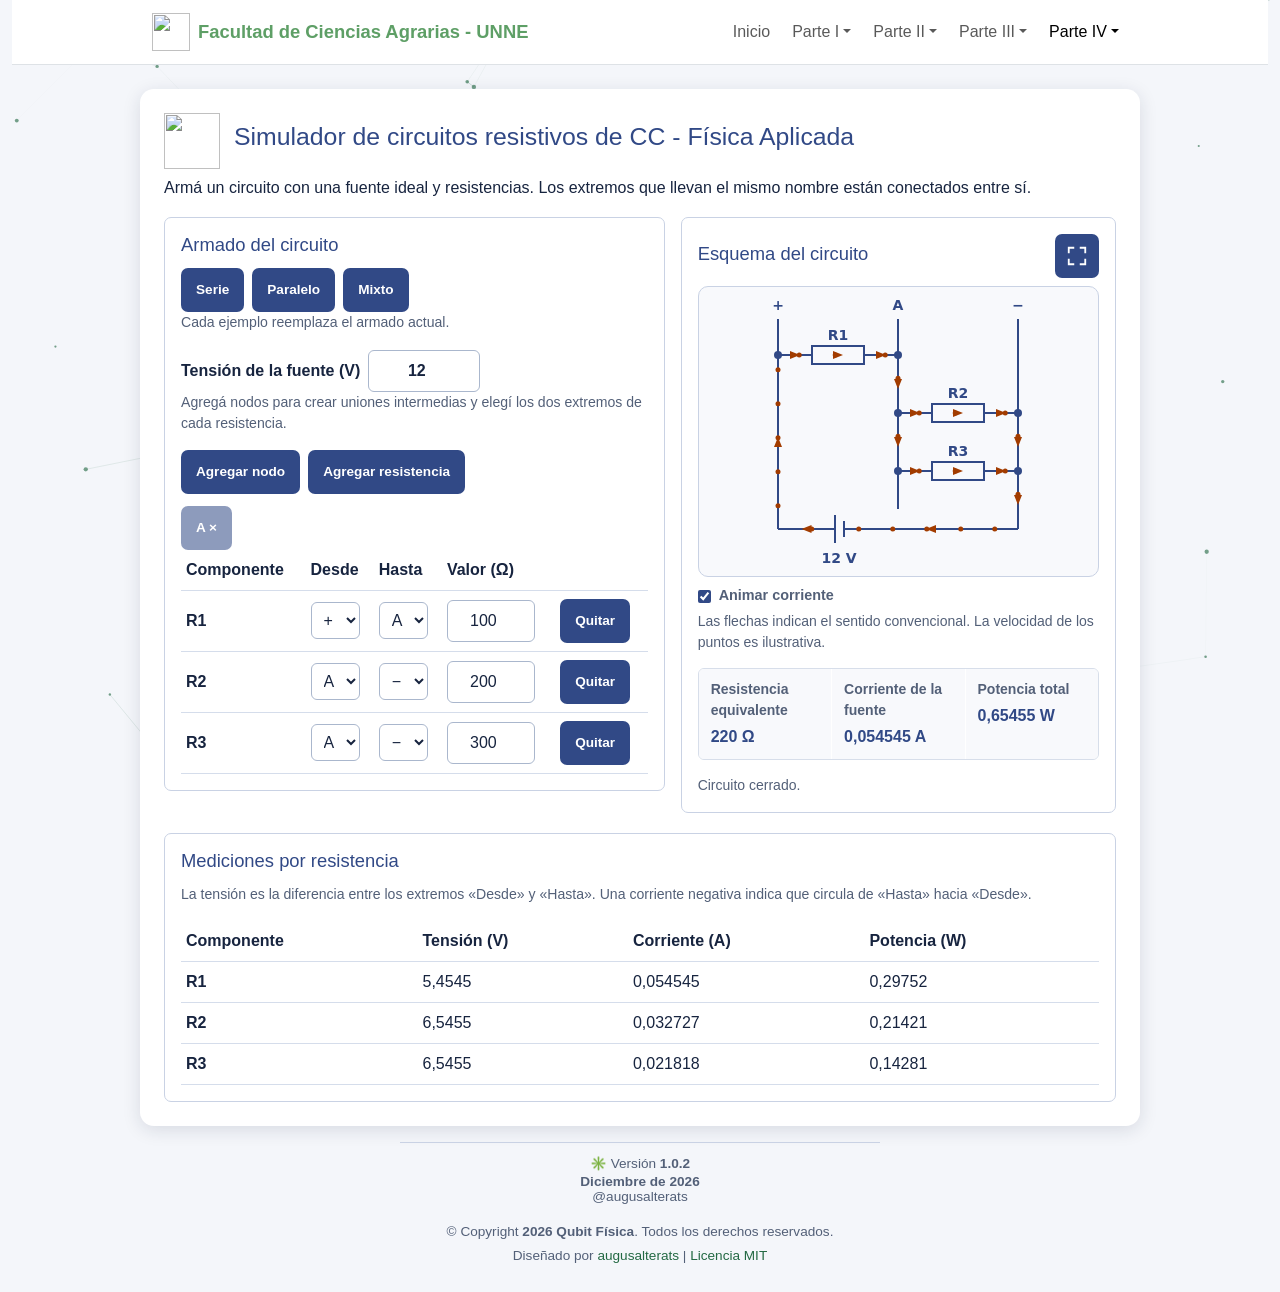
==== circuitos.html @ dc1d58b0 "circuitos R" ====
<!doctype html>
<!-- © 2026 Augusto Rodrigo Alterats. Uso educativo con cita de autoría. -->
<html lang="es-AR">
<head>
  <meta charset="utf-8">
  <meta name="viewport" content="width=device-width, initial-scale=1">
  <title>Circuitos resistivos de CC | Física Aplicada</title>
  <link rel="icon" href="icoQubit.svg" type="image/svg+xml">
  <meta name="description" content="Simulador interactivo de circuitos resistivos de corriente continua en serie, en paralelo y mixtos.">
  <link href="https://cdn.jsdelivr.net/npm/bootstrap@5.3.3/dist/css/bootstrap.min.css" rel="stylesheet">
  <link rel="stylesheet" href="fuerzas.css">
  <link rel="stylesheet" href="responsive.css">
  <link rel="stylesheet" href="circuitos.css">
</head>
<body>
<canvas id="particulas" aria-hidden="true"></canvas>
<nav class="navbar navbar-expand-xl bg-white border-bottom barra-sitio" aria-label="Navegación principal">
  <div class="container">
    <a class="navbar-brand d-flex align-items-center gap-2 fw-bold" href="index.html"><img src="logoQubit.svg" alt=""><span>Facultad de Ciencias Agrarias - UNNE</span></a>
    <button class="navbar-toggler" type="button" data-bs-toggle="collapse" data-bs-target="#menuPrincipal" aria-controls="menuPrincipal" aria-expanded="false" aria-label="Abrir o cerrar navegación">
        <span class="navbar-toggler-icon"></span>
      </button>
      <div class="collapse navbar-collapse" id="menuPrincipal">
      <div class="navbar-nav ms-auto gap-1">
      <a class="nav-link" href="index.html">Inicio</a>
      <div class="nav-item dropdown">
        <button class="nav-link dropdown-toggle" type="button" data-bs-toggle="dropdown" aria-expanded="false">Parte I</button>
        <ul class="dropdown-menu menu-parte">
          <li><h6 class="dropdown-header titulo-parte">MECÁNICA</h6></li>
          <li><hr class="dropdown-divider"></li>
          <li><h6 class="dropdown-header">UNIDAD 1 - MEDICIONES</h6></li>
          <li><a class="dropdown-item" href="vernier.html">Calibre Vernier</a></li>
          <li><a class="dropdown-item" href="micrometro.html">Micrómetro</a></li>
          <li><a class="dropdown-item" href="pipeta.html">Pipeta graduada</a></li>
          <li><a class="dropdown-item" href="probeta.html">Probeta graduada</a></li>
          <li><hr class="dropdown-divider"></li>
          <li><h6 class="dropdown-header">UNIDAD 2 - ESTÁTICA</h6></li>
          <li><a class="dropdown-item" href="fuerzas.html">Fuerzas en el plano XY</a></li>
          <li><a class="dropdown-item" href="torque.html">Torque o momento de una fuerza</a></li>
          <li><hr class="dropdown-divider"></li>
          <li><h6 class="dropdown-header">UNIDAD 3 - CINEMÁTICA</h6></li>
          <li><button class="dropdown-item" type="button" disabled>Próximamente</button></li>
          <li><hr class="dropdown-divider"></li>
          <li><h6 class="dropdown-header">UNIDAD 4 - DINÁMICA</h6></li>
          <li><button class="dropdown-item" type="button" disabled>Próximamente</button></li>
          <li><hr class="dropdown-divider"></li>
          <li><h6 class="dropdown-header">UNIDAD 5 - TRABAJO Y ENERGÍA</h6></li>
          <li><button class="dropdown-item" type="button" disabled>Próximamente</button></li>
        </ul>
      </div>
      <div class="nav-item dropdown">
        <button class="nav-link dropdown-toggle" type="button" data-bs-toggle="dropdown" aria-expanded="false">Parte II</button>
        <ul class="dropdown-menu menu-parte">
          <li><h6 class="dropdown-header titulo-parte">ESTÁTICA Y DINÁMICA DE LOS FLUIDOS</h6></li>
          <li><hr class="dropdown-divider"></li>
          <li><h6 class="dropdown-header">UNIDAD 6 - HIDROSTÁTICA</h6></li>
          <li><button class="dropdown-item" type="button" disabled>Próximamente</button></li>
          <li><hr class="dropdown-divider"></li>
          <li><h6 class="dropdown-header">UNIDAD 7 - HIDRODINÁMICA</h6></li>
          <li><button class="dropdown-item" type="button" disabled>Próximamente</button></li>
          <li><hr class="dropdown-divider"></li>
          <li><h6 class="dropdown-header">UNIDAD 8 - FENÓMENOS DE TRANSPORTE</h6></li>
          <li><button class="dropdown-item" type="button" disabled>Próximamente</button></li>
          <li><hr class="dropdown-divider"></li>
          <li><h6 class="dropdown-header">UNIDAD 9 - FENÓMENOS DE SUPERFICIE</h6></li>
          <li><button class="dropdown-item" type="button" disabled>Próximamente</button></li>
        </ul>
      </div>
      <div class="nav-item dropdown">
        <button class="nav-link dropdown-toggle" type="button" data-bs-toggle="dropdown" aria-expanded="false">Parte III</button>
        <ul class="dropdown-menu menu-parte">
          <li><h6 class="dropdown-header titulo-parte">CALOR Y TERMODINÁMICA</h6></li>
          <li><hr class="dropdown-divider"></li>
          <li><h6 class="dropdown-header">UNIDAD 10 - CALOR Y TEMPERATURA</h6></li>
          <li><button class="dropdown-item" type="button" disabled>Próximamente</button></li>
          <li><hr class="dropdown-divider"></li>
          <li><h6 class="dropdown-header">UNIDAD 11 - TRABAJO EN TERMODINÁMICA</h6></li>
          <li><button class="dropdown-item" type="button" disabled>Próximamente</button></li>
        </ul>
      </div>
      <div class="nav-item dropdown">
        <button class="nav-link dropdown-toggle active" type="button" data-bs-toggle="dropdown" aria-expanded="false">Parte IV</button>
        <ul class="dropdown-menu menu-parte">
          <li><h6 class="dropdown-header titulo-parte">ELECTRICIDAD Y MAGNETISMO</h6></li>
          <li><hr class="dropdown-divider"></li>
          <li><h6 class="dropdown-header">UNIDAD 12 - CAMPO ELÉCTRICO</h6></li>
          <li><button class="dropdown-item" type="button" disabled>Próximamente</button></li>
          <li><hr class="dropdown-divider"></li>
          <li><h6 class="dropdown-header">UNIDAD 13 - CIRCUITOS DE CORRIENTE CONTINUA</h6></li>
          <li><span class="dropdown-item active" aria-current="page">Circuitos resistivos de CC</span></li>
          <li><hr class="dropdown-divider"></li>
          <li><h6 class="dropdown-header">UNIDAD 14 - CAMPO MAGNÉTICO Y FEM INDUCIDA</h6></li>
          <li><button class="dropdown-item" type="button" disabled>Próximamente</button></li>
          <li><hr class="dropdown-divider"></li>
          <li><h6 class="dropdown-header">UNIDAD 15 - ONDAS Y ESPECTRO ELECTROMAGNÉTICO</h6></li>
          <li><button class="dropdown-item" type="button" disabled>Próximamente</button></li>
        </ul>
      </div>
    </div>
  </div>
    </div>
  </nav>
<div class="pantalla-carga" id="pantallaCarga" role="status" aria-live="polite">
  <img class="gif-qubit" src="qubit.gif" alt="Qubit">
  <span class="spinner" aria-hidden="true"></span>
  <span>Cargando simulador de circuitos...</span>
</div>
  <main class="simulador-circuitos" inert>
    <header class="encabezado">
      <img class="instrumento-icono" src="logoQubit.svg" alt="">
      <h1>Simulador de circuitos resistivos de CC - Física Aplicada</h1>
    </header>
    <p>Armá un circuito con una fuente ideal y resistencias. Los extremos que llevan el mismo nombre están conectados entre sí.</p>
    <div class="layout">
      <section class="panel controles" aria-labelledby="armado">
        <h2 id="armado">Armado del circuito</h2>
        <div class="ejemplos" aria-label="Cargar un circuito de ejemplo">
          <button type="button" data-example="serie">Serie</button>
          <button type="button" data-example="paralelo">Paralelo</button>
          <button type="button" data-example="mixto">Mixto</button>
        </div>
        <p class="ayuda">Cada ejemplo reemplaza el armado actual.</p>
        <label class="fuente">Tensión de la fuente (V)
          <input id="fuente" type="number" min="0" max="1000" step="any" value="12">
        </label>
        <p class="ayuda">Agregá nodos para crear uniones intermedias y elegí los dos extremos de cada resistencia.</p>
        <div class="acciones">
          <button type="button" id="agregar-nodo">Agregar nodo</button>
          <button type="button" id="agregar-resistencia">Agregar resistencia</button>
        </div>
        <div id="nodos" class="nodos" aria-label="Nodos intermedios"></div>
        <div class="desplazable">
          <table>
            <thead><tr><th>Componente</th><th>Desde</th><th>Hasta</th><th>Valor (Ω)</th><th><span class="visually-hidden">Acciones</span></th></tr></thead>
            <tbody id="resistencias"></tbody>
          </table>
        </div>
      </section>
      <section class="panel esquema" aria-labelledby="titulo-esquema">
        <div class="vista-grafico">
          <div class="cabecera"><h2 id="titulo-esquema">Esquema del circuito</h2></div>
          <div class="lienzo" tabindex="0" aria-label="Área desplazable del esquema">
            <div class="capas-circuito">
              <canvas id="diagrama" role="img" aria-label="Diagrama de conexiones con flechas de corriente convencional"></canvas>
              <canvas id="flujo-corriente" aria-hidden="true"></canvas>
            </div>
          </div>
          <div class="leyenda-corriente">
            <label class="check"><input id="animar-corriente" type="checkbox" checked> Animar corriente</label>
            <span>Las flechas indican el sentido convencional. La velocidad de los puntos es ilustrativa.</span>
          </div>
        </div>
        <dl class="resumen mediciones">
          <div class="dato"><dt>Resistencia equivalente</dt><dd id="equivalente">—</dd></div>
          <div class="dato"><dt>Corriente de la fuente</dt><dd id="corriente">—</dd></div>
          <div class="dato"><dt>Potencia total</dt><dd id="potencia">—</dd></div>
        </dl>
        <p id="estado" role="status"></p>
      </section>
    </div>
    <section class="panel resultados" aria-labelledby="titulo-lecturas">
      <h2 id="titulo-lecturas">Mediciones por resistencia</h2>
      <p class="ayuda">La tensión es la diferencia entre los extremos «Desde» y «Hasta». Una corriente negativa indica que circula de «Hasta» hacia «Desde».</p>
      <div class="desplazable">
        <table>
          <thead><tr><th>Componente</th><th>Tensión (V)</th><th>Corriente (A)</th><th>Potencia (W)</th></tr></thead>
          <tbody id="lecturas"></tbody>
        </table>
      </div>
    </section>
  </main>
<footer>
  <hr class="separador-version">
  <p><span class="icono-version">✳️</span> Versión <span data-app-version></span></p>
  <p>© Copyright <strong>2026 Qubit Física</strong>. Todos los derechos reservados.</p>
  <p>Diseñado por <a href="https://github.com/qubitfisica">augusalterats</a> | <a href="https://qubitfisica.com.ar/LICENSE.md">Licencia MIT</a></p>
</footer>
<script src="circuitos.js"></script>
<script src="pantalla-completa.js"></script>
<script src="https://cdn.jsdelivr.net/npm/bootstrap@5.3.3/dist/js/bootstrap.bundle.min.js"></script>
<script src="particulas.js"></script>
<script src="version.js"></script>
<script>window.addEventListener('load', () => setTimeout(() => { document.querySelector('#pantallaCarga').classList.add('oculta'); document.querySelector('main').removeAttribute('inert'); }, 1000));</script>
</body>
</html>
---- fuerzas.css ----
/* © 2026 Augusto Rodrigo Alterats. Uso educativo con cita de autoría. */
:root{color-scheme:light;--tinta:#17243f;--azul:#314986;--verde:#236943;--linea:#d5ddeb;--f1:#2563eb;--f2:#c2410c;--r:#237548}*{box-sizing:border-box}body{margin:0;background:#f4f6fa;color:var(--tinta);font-family:Arial,sans-serif;line-height:1.5}a{color:var(--azul)}main{max-width:1180px;margin:32px auto;padding:0 20px}header{margin-bottom:24px}header p{color:#536078;margin:8px 0}.sobrelinea{color:var(--verde)!important;font-size:.8rem;font-weight:bold;letter-spacing:.08em}h1{font-size:clamp(1.8rem,4vw,2.5rem);color:var(--azul);margin:0}h2{font-size:1.2rem;margin:0 0 12px}h3{font-size:.95rem;margin:20px 0 10px}.layout{display:grid;grid-template-columns:330px 1fr;gap:20px}.panel{background:white;border:1px solid var(--linea);border-radius:12px;padding:22px;box-shadow:0 4px 16px #17243f06}.controles p,.ayuda{font-size:.88rem;color:#536078}.fuerza{border:1px solid var(--linea);border-left:4px solid var(--color);border-radius:8px;margin:18px 0;padding:14px;min-width:0}.fuerza legend{color:var(--color);font-weight:bold;padding:0 5px}.campo{display:flex;justify-content:space-between;align-items:center;gap:10px}.campo input{width:90px}input[type=number],select{border:1px solid #aab7cd;border-radius:6px;padding:8px;font:inherit;background:white;color:var(--tinta)}input[type=range]{width:100%;accent-color:var(--color);margin:8px 0 14px}select{width:100%;margin:7px 0 12px}.vista{font-weight:bold;font-size:.9rem}.check{display:flex;gap:8px;font-size:.9rem;align-items:center}.ejemplos{display:flex;flex-wrap:wrap;gap:8px}button{font:inherit;font-size:.85rem;background:#eef2f9;color:var(--azul);border:1px solid var(--linea);border-radius:6px;padding:8px 10px;cursor:pointer}button:hover{background:#dfe7f5}.reiniciar{margin-top:16px;background:white}button:focus-visible,input:focus-visible,select:focus-visible,a:focus-visible{outline:3px solid #a16207;outline-offset:3px}.cabecera{display:flex;justify-content:space-between;align-items:baseline;gap:10px}.cabecera span{font-size:.8rem;color:#536078}svg{width:100%;display:block;touch-action:none;user-select:none}svg text{font-family:Arial,sans-serif;font-size:13px}svg .punta{cursor:grab}svg .punta:active{cursor:grabbing}.leyenda{display:flex;flex-wrap:wrap;gap:16px;font-size:.85rem}.f1{color:var(--f1)}.f2{color:var(--f2)}.r{color:var(--r)}.resultados{margin-top:20px}.resumen{display:grid;grid-template-columns:repeat(3,1fr);gap:12px;margin:15px 0}.dato{background:#f4f7fb;padding:14px;border-radius:8px}.dato > span{display:block;font-size:.85rem;color:#536078}.dato strong{font-size:1.3rem;color:var(--verde)}table{width:100%;border-collapse:collapse;text-align:right}th,td{padding:10px;border-bottom:1px solid var(--linea)}th:first-child,td:first-child{text-align:left}caption{text-align:left;color:#536078;font-size:.85rem;margin:10px 0}.tabla{overflow:auto}.formula{background:#edf5ef;border-left:4px solid var(--verde);padding:14px 18px;border-radius:4px;margin-top:16px}.formula p{margin:6px 0}.nota{color:#536078;font-size:.9rem}footer{text-align:center;color:#536078;font-size:.85rem;margin:24px 0}@media(max-width:850px){.layout{grid-template-columns:1fr}.controles #controles{display:grid;grid-template-columns:1fr 1fr;gap:12px}.fuerza{margin:10px 0}.panel{padding:16px}}@media(max-width:480px){main{padding:0 12px;margin-top:22px}.controles #controles{grid-template-columns:1fr}.resumen{grid-template-columns:1fr}.cabecera{display:block}th,td{padding:8px;font-size:.85rem}}

/* Estructura y marca compartidas con los demás simuladores. */
:root { --verde-marca-claro:#5e9f66; }
    body { margin:0; padding:0 12px 24px; font-family:Arial,sans-serif; background:#f4f6fa; color:#17243f; }
    #particulas { position:fixed; z-index:0; inset:0; display:block; width:100%; height:100%; pointer-events:none; }
    .pantalla-carga { position:fixed; inset:0; z-index:10; display:flex; flex-direction:column; align-items:center; justify-content:center; gap:18px; background:#f4f6fa; pointer-events:none; transition:opacity .35s, visibility .35s; }
    .pantalla-carga.oculta { opacity:0; visibility:hidden; }
    .gif-qubit { width:140px; height:140px; object-fit:contain; }
    .spinner { width:38px; height:38px; border:4px solid #c9d2e4; border-top-color:#81c784; border-radius:50%; animation:girar .8s linear infinite; }
    @keyframes girar { to { transform:rotate(360deg); } }
    main { position:relative; z-index:1; max-width:1000px; margin:24px auto 0; background:white; padding:24px; border-radius:14px; box-shadow:0 4px 18px #14204220; }
    .barra-sitio { position:relative; z-index:11; }
    .barra-sitio .container { max-width:1000px; }
    .navbar-brand img { width:38px; height:38px; object-fit:contain; }
    .navbar-brand { color:var(--verde-marca-claro); transition:color .18s ease; }
    .navbar-brand:hover, .navbar-brand:focus { color:#3e7f49; }
    .barra-sitio .nav-link { border:1px solid transparent; border-radius:6px; transition:border-color .18s ease, box-shadow .18s ease; }
    .barra-sitio .nav-link:hover, .barra-sitio .nav-link:focus-visible { background:transparent; border-color:var(--azul); color:var(--azul); box-shadow:0 2px 7px #17243f24; }
    .encabezado { display:flex; align-items:center; gap:14px; margin-bottom:8px; }
    .instrumento-icono { display:block; width:56px; height:56px; flex:0 0 56px; object-fit:contain; }
    h1 { margin:0 0 8px; color:var(--azul); font-size:1.55rem; }
    main > p { margin:7px 0 18px; line-height:1.4; }
    footer { position:relative; z-index:1; max-width:1000px; margin:16px auto 0; color:#536078; text-align:center; font-size:.85rem; line-height:1.6; }
    footer p { margin:2px 0; }
    .separador-version { width:min(480px,85%); margin:10px auto; border:0; border-top:1px solid #c9d2e4; opacity:1; }
    .icono-version { color:var(--azul); }
    footer a { color:#236943; text-decoration:none; }

header { margin-bottom:8px; }
.layout { grid-template-columns:300px minmax(0,1fr); gap:16px; }
.panel { min-width:0; padding:16px; border-color:#c9d2e4; border-radius:7px; box-shadow:none; }
h2 { color:var(--azul); font-size:1.15rem; }
h3 { color:var(--azul); }
main button { border:0; padding:10px 15px; border-radius:7px; color:white; background:var(--azul); font-weight:bold; min-height:44px; }
main button:hover { background:#213665; }
label { font-weight:bold; }
input[type=checkbox] { accent-color:var(--azul); }
.fuerza legend { float:none; width:auto; font-size:1rem; margin:0; }
#plano { border:1px solid #c9d2e4; border-radius:10px; background:#fff; margin-bottom:12px; }
.resumen { gap:1px; border:1px solid #d7deea; border-radius:6px; overflow:hidden; }
.dato { background:#f8f9fc; border-radius:0; padding:10px 12px; }
.dato strong { color:var(--azul); font-size:1.15rem; }
.formula { background:#edf2fd; border-left-color:var(--azul); padding:12px; }
.menu-parte { max-width:calc(100vw - 24px); max-height:70vh; overflow-y:auto; }
.menu-parte .dropdown-header { white-space:normal; overflow-wrap:anywhere; }
.menu-parte .titulo-parte { color:var(--azul); font-weight:700; }
@media(max-width:850px) { .layout { grid-template-columns:1fr; } }
@media(max-width:600px) {
  body { padding:0 12px 16px; }
  main { margin-top:16px; padding:16px; }
  .instrumento-icono { width:46px; height:46px; flex-basis:46px; }
  h1 { font-size:1.25rem; }
  .panel { padding:12px; }
}
@media(prefers-reduced-motion:reduce) {
  .pantalla-carga { transition:none; }
  .spinner { animation:none; }
}

.zoom-controles { display:flex; align-items:center; justify-content:center; flex-wrap:wrap; gap:8px; margin-bottom:16px; }
.zoom-controles output { min-width:60px; text-align:center; font-variant-numeric:tabular-nums; }
.tabla th:nth-child(2), .tabla th:nth-child(3),
.tabla td:nth-child(2), .tabla td:nth-child(3) { text-align:center; }
.zoom-controles button:disabled { opacity:.45; cursor:default; }
#plano { aspect-ratio:5 / 4; touch-action:none; cursor:grab; }
#plano:active { cursor:grabbing; }

/* Ángulos de cada fuerza: el borde blanco mantiene legibles las etiquetas. */
#plano .etiqueta-angulo {
  font-weight:bold;
  paint-order:stroke;
  stroke:white;
  stroke-width:4px;
  stroke-linejoin:round;
}
---- responsive.css ----
/* © 2026 Augusto Rodrigo Alterats. Uso educativo con cita de autoría. */
/* Shared navigation and mobile layout for all three pages. */
.pantalla-carga > span:not(.spinner) { color: #81c784; }

/* Center editable values across all simulators, including generated inputs. */
input:not([type]),
input[type="text"],
input[type="number"],
input[type="email"],
input[type="password"],
input[type="search"],
input[type="tel"],
input[type="url"],
input[type="date"],
input[type="datetime-local"],
input[type="month"],
input[type="time"],
input[type="week"] {
  text-align: center;
}

.barra-sitio .container { gap: 12px; }
.barra-sitio .navbar-brand {
  min-width: 0;
  margin-right: 0;
  white-space: normal;
  font-size: clamp(.9rem, 2.4vw, 1.15rem);
  line-height: 1.3;
}
.barra-sitio .navbar-brand img { flex-shrink: 0; }
.barra-sitio .navbar-brand span { overflow-wrap: anywhere; }
.barra-sitio .navbar-toggler {
  flex-shrink: 0;
  min-width: 44px;
  min-height: 44px;
  padding: 6px 8px;
  background: transparent;
}
.barra-sitio .nav-link { min-height: 44px; padding: 10px 12px; text-align: left; }
.barra-sitio .dropdown-item { min-height: 44px; white-space: normal; overflow-wrap: anywhere; }
.barra-sitio .dropdown-menu { width: min(350px, calc(100vw - 48px)); }
.barra-sitio .navbar-nav > .dropdown:last-child .dropdown-menu { right: 0; left: auto; }
main, .encabezado h1, fieldset { min-width: 0; }
.control-grupo { display: flex; align-items: center; gap: 10px; min-width: 0; }
.control-grupo > label { flex-shrink: 0; }
footer, .nota, #lectura { overflow-wrap: anywhere; }
.zoom-instrumento { min-width: 0; margin-bottom: 16px; }
.zoom-controles { display: flex; flex-wrap: wrap; align-items: center; gap: 8px; }
.zoom-controles > span { font-weight: bold; }
.zoom-controles button { min-width: 44px; min-height: 44px; }
.zoom-controles button:disabled { opacity: .45; cursor: default; }
.zoom-controles button:focus-visible, .escala-ventana:focus-visible { outline: 3px solid #c2410c; outline-offset: 2px; }
.zoom-nivel { min-width: 65px; text-align: center; font-weight: bold; }
.zoom-ayuda { margin: 8px 0; color: #536078; font-size: .9rem; }
.escala-ventana { width: 100%; overflow-x: auto; border: 1px solid #c9d2e4; border-radius: 8px; }
.escala-ventana canvas { max-width: none; border: 0; border-radius: 0; }
.zoom-instrumento[data-zoom-eje="vertical"] .escala-ventana { aspect-ratio: 1000 / 760; overflow: auto; }
.zoom-recorrido { display: block; margin-top: 8px; }
.zoom-recorrido[hidden] { display: none; }
.zoom-recorrido input[type="range"] { display: block; width: 100%; min-height: 44px; }

@media (max-width: 1199.98px) {
  .barra-sitio .navbar-brand { flex: 1; }
  .barra-sitio .navbar-collapse { flex-basis: 100%; }
  .barra-sitio .navbar-nav { padding-top: 8px; border-top: 1px solid #c9d2e4; }
  .barra-sitio .dropdown-menu {
    width: 100%;
    max-width: 100%;
    max-height: 55vh;
    max-height: 55dvh;
    margin-top: 4px;
  }
}

@media (max-width: 600px) {
  .barra-sitio .container { padding-inline: 0; gap: 8px; }
  .barra-sitio .navbar-brand img { width: 32px; height: 32px; }
  .opcion { padding: 20px; }
  .abrir { min-height: 44px; }
  .encabezado { align-items: flex-start; gap: 10px; }
  #panel { display: grid; grid-template-columns: minmax(0, 1fr) minmax(0, 1fr); gap: 12px; }
  #panel > button, #panel > output { grid-column: 1 / -1; }
  #panel > .control-grupo { grid-column: 1 / -1; display: grid; grid-template-columns: minmax(0, 1fr) minmax(0, 1fr); gap: 12px; }
  .control-grupo > label { align-self: center; }
  #panel input[type="range"] { width: 100%; min-width: 0; min-height: 44px; }
  #panel .form-select { width: 100% !important; min-width: 0; min-height: 44px; }
  #lectura { width: 100%; margin-left: 0; font-size: 1rem; }
  fieldset label { min-height: 44px; }
  fieldset input[type="checkbox"] { flex-shrink: 0; width: 18px; height: 18px; }
  .ecuacion { font-size: 1rem; }
  code { white-space: normal; overflow-wrap: anywhere; }
}

/* Pantalla completa de los gráficos y los instrumentos. */
.aviso-girar-celular { display:none; }
@media (max-width: 600px) and (orientation: portrait) and (pointer: coarse) {
  .zoom-instrumento.ampliada .aviso-girar-celular {
    display:block;
    flex-shrink:0;
    margin-bottom:12px;
    padding:10px 12px;
    border:1px solid #c9d2e4;
    border-radius:8px;
    background:#eef4ff;
    color:#17243f;
    text-align:center;
    font-weight:600;
  }
}
.vista-grafico .cabecera { display:flex; align-items:center; flex-wrap:wrap; }
.acciones-grafico { display:flex; align-items:center; gap:12px; margin-left:auto; margin-bottom:8px; }
.pantalla-completa { display:grid; place-items:center; width:44px; height:44px; padding:10px; margin-left:auto; flex-shrink:0; }
.cabecera > .pantalla-completa { margin-bottom:8px; }
.zoom-instrumento > .zoom-controles { margin-bottom:8px; }
.pantalla-completa svg { display:block; width:22px; height:22px; }
.icono-minimizar { display:none; }
.ampliada { width:100%; height:100%; padding:16px; background:#fff; color:#17243f; display:flex; flex-direction:column; overflow:hidden; box-sizing:border-box; }
.vista-grafico.ampliada #plano { flex:1; min-height:0; height:0; aspect-ratio:auto; }
.ampliada .cabecera h2 { margin:0; }
.ampliada .cabecera { flex-shrink:0; margin-bottom:8px; }
.ampliada .ayuda, .ampliada .zoom-ayuda { display:none; }
.vista-grafico.ampliada .zoom-controles { margin:8px 0 0; }
.ampliada .icono-maximizar { display:none; }
.ampliada .icono-minimizar { display:block; }
.ampliada-respaldo { position:fixed; inset:0; z-index:2000; height:100dvh; }
body.grafico-ampliado { overflow:hidden; }
.zoom-instrumento.ampliada .escala-ventana { flex:1; min-height:0; aspect-ratio:auto; overflow:auto; }
.zoom-instrumento.ampliada .escala-ventana canvas { display:block; width:calc(var(--ancho-instrumento) * var(--zoom-instrumento, 1)) !important; height:auto; margin-inline:auto; }
.zoom-instrumento.ampliada .zoom-controles, .ampliada .leyenda, .ampliada .zoom-recorrido { flex-shrink:0; }
.enrase-ampliado { position:absolute; top:14px; right:14px; width: min(320px, calc(100% - 28px)); max-height:calc(100% - 80px); overflow:auto; padding:12px; border:1px solid #c9d2e4; border-radius:8px; background:#fffffff2; }
.enrase-ampliado[hidden] { display:none; }
.enrase-ampliado .practica { display:flex; flex-wrap:wrap; gap:8px; margin:0; }
.enrase-ampliado #lectura { position:static; display:block; max-width:100%; margin:8px 0 0; text-align:left; }
.enrase-ampliado #lectura[hidden] { display:none; }
.enrase-ampliado #estado { margin:8px 0 0; font-size:.9rem; }
.enrase-ampliado #estado:empty { display:none; }

/* Reservar espacio para comprobar el enrase sin cubrir el instrumento en móviles. */
@media (max-width: 600px), (max-width: 1000px) and (pointer: coarse) {
  .zoom-instrumento.ampliada .contenedor-menisco {
    display:flex;
    flex-direction:column;
    gap:8px;
  }
  .zoom-instrumento.ampliada .contenedor-menisco .escala-ventana {
    height:auto;
    min-width:0;
  }
  .enrase-ampliado {
    position:static;
    flex-shrink:0;
    width:100%;
    max-height:45%;
    box-sizing:border-box;
    background:#fff;
  }
}
@media (max-width: 1000px) and (orientation: landscape) and (pointer: coarse) {
  .zoom-instrumento.ampliada .contenedor-menisco { flex-direction:row; }
  .enrase-ampliado { width:240px; max-width:45%; max-height:100%; }
}
---- circuitos.css ----
/* Ajustes del editor y del esquema de circuitos. */
.simulador-circuitos .layout {
  grid-template-columns: minmax(0, 1.15fr) minmax(0, 1fr);
  align-items: start;
}

.simulador-circuitos .acciones,
.simulador-circuitos .nodos {
  display: flex;
  flex-wrap: wrap;
  gap: 8px;
}

.simulador-circuitos .nodos { margin-top: 12px; }
.simulador-circuitos button:disabled { opacity: .55; cursor: default; }

.simulador-circuitos .fuente {
  display: flex;
  flex-wrap: wrap;
  gap: 8px;
  align-items: center;
}

.simulador-circuitos .fuente input { width: 7rem; }
.simulador-circuitos td input { width: 5.5rem; }

.simulador-circuitos td select {
  width: auto;
  margin: 0;
}

.simulador-circuitos input:invalid { border-color: #ad4038; }
.desplazable, .lienzo { overflow: auto; }

.lienzo {
  display: grid;
  justify-items: safe center;
  border: 1px solid #c9d2e4;
  border-radius: 10px;
  background: #f8f9fc;
}

.lienzo canvas { display: block; }
.vista-grafico.ampliada .lienzo { flex: 1; min-height: 0; }

.simulador-circuitos table { text-align: left; font-variant-numeric: tabular-nums; }
.simulador-circuitos th, .simulador-circuitos td { padding: 8px 5px; white-space: nowrap; }

.mediciones { grid-template-columns: repeat(auto-fit, minmax(7rem, 1fr)); }
.mediciones dt, #estado { font-size: .875rem; color: #536078; }
.mediciones dd { margin: 4px 0 0; color: var(--azul); font-weight: bold; }
.simulador-circuitos #estado { margin-bottom: 0; }

@media (max-width: 850px) {
  .simulador-circuitos .layout { grid-template-columns: minmax(0, 1fr); }
}

.capas-circuito { position: relative; }

#flujo-corriente {
  position: absolute;
  inset: 0;
  pointer-events: none;
}

.leyenda-corriente {
  display: flex;
  flex-wrap: wrap;
  align-items: center;
  gap: 4px 16px;
  margin-top: 8px;
  color: #536078;
  font-size: .875rem;
}
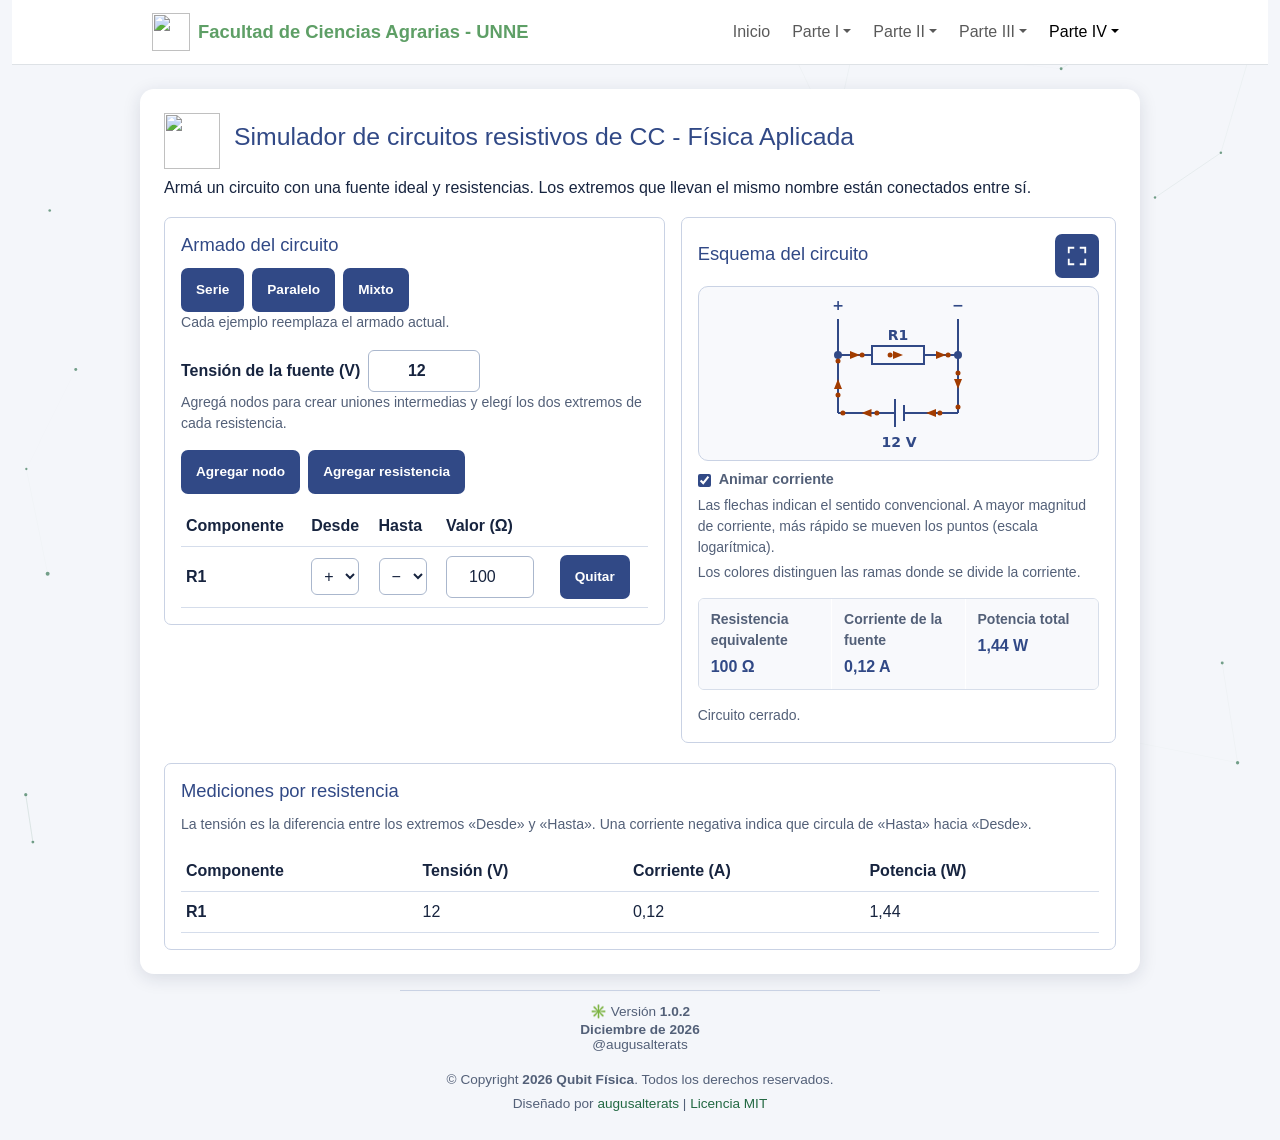
==== commit 40ae0761: "commit 01" ====
--- a/circuitos.html
+++ b/circuitos.html
@@ -147,7 +147,8 @@
           </div>
           <div class="leyenda-corriente">
             <label class="check"><input id="animar-corriente" type="checkbox" checked> Animar corriente</label>
-            <span>Las flechas indican el sentido convencional. La velocidad de los puntos es ilustrativa.</span>
+            <span>Las flechas indican el sentido convencional. A mayor magnitud de corriente, más rápido se mueven los puntos (escala logarítmica).</span>
+            <span>Los colores distinguen las ramas donde se divide la corriente.</span>
           </div>
         </div>
         <dl class="resumen mediciones">
--- a/circuitos.css
+++ b/circuitos.css
@@ -41,7 +41,15 @@
 }
 
 .lienzo canvas { display: block; }
-.vista-grafico.ampliada .lienzo { flex: 1; min-height: 0; }
+.vista-grafico.ampliada .lienzo {
+  flex: 1;
+  min-height: 0;
+  place-items: center;
+  overflow: hidden;
+}
+
+.vista-grafico.ampliada .leyenda-corriente { flex-shrink: 0; }
+body.grafico-ampliado .simulador-circuitos { z-index: 12; }
 
 .simulador-circuitos table { text-align: left; font-variant-numeric: tabular-nums; }
 .simulador-circuitos th, .simulador-circuitos td { padding: 8px 5px; white-space: nowrap; }
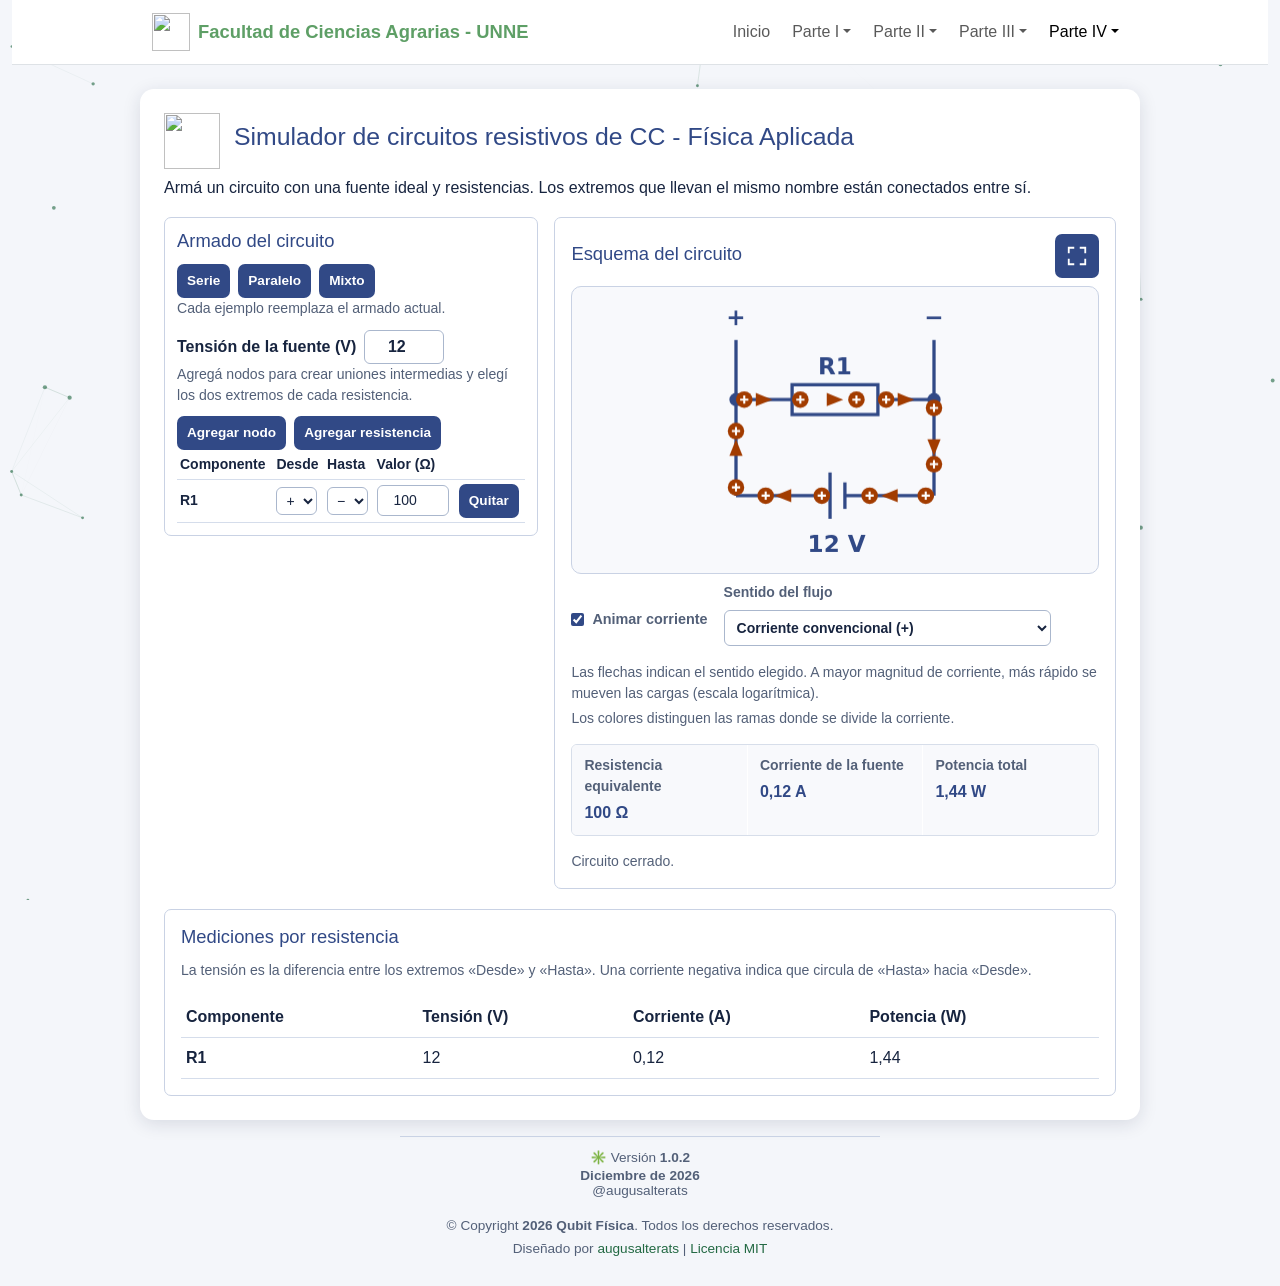
==== commit 759e56fb: "commit 01" ====
--- a/circuitos.html
+++ b/circuitos.html
@@ -147,7 +147,13 @@
           </div>
           <div class="leyenda-corriente">
             <label class="check"><input id="animar-corriente" type="checkbox" checked> Animar corriente</label>
-            <span>Las flechas indican el sentido convencional. A mayor magnitud de corriente, más rápido se mueven los puntos (escala logarítmica).</span>
+            <label>Sentido del flujo
+              <select id="sentido-corriente">
+                <option value="convencional">Corriente convencional (+)</option>
+                <option value="electrones">Flujo de electrones (e⁻)</option>
+              </select>
+            </label>
+            <span>Las flechas indican el sentido elegido. A mayor magnitud de corriente, más rápido se mueven las cargas (escala logarítmica).</span>
             <span>Los colores distinguen las ramas donde se divide la corriente.</span>
           </div>
         </div>
--- a/circuitos.css
+++ b/circuitos.css
@@ -1,6 +1,6 @@
 /* Ajustes del editor y del esquema de circuitos. */
 .simulador-circuitos .layout {
-  grid-template-columns: minmax(0, 1.15fr) minmax(0, 1fr);
+  grid-template-columns: minmax(0, 2fr) minmax(0, 3fr);
   align-items: start;
 }
 
@@ -11,7 +11,10 @@
   gap: 8px;
 }
 
-.simulador-circuitos .nodos { margin-top: 12px; }
+.simulador-circuitos .controles { padding: 12px; }
+.simulador-circuitos .controles .ayuda { margin-bottom: 10px; }
+.simulador-circuitos .controles button { min-height: 34px; padding: 5px 10px; }
+.simulador-circuitos .nodos:not(:empty) { margin-top: 8px; }
 .simulador-circuitos button:disabled { opacity: .55; cursor: default; }
 
 .simulador-circuitos .fuente {
@@ -21,8 +24,10 @@
   align-items: center;
 }
 
-.simulador-circuitos .fuente input { width: 7rem; }
-.simulador-circuitos td input { width: 5.5rem; }
+.simulador-circuitos .fuente input { width: 5rem; }
+.simulador-circuitos .controles td input { width: 4.5rem; }
+.simulador-circuitos .controles input,
+.simulador-circuitos .controles select { padding: 4px 5px; }
 
 .simulador-circuitos td select {
   width: auto;
@@ -53,11 +58,14 @@
 
 .simulador-circuitos table { text-align: left; font-variant-numeric: tabular-nums; }
 .simulador-circuitos th, .simulador-circuitos td { padding: 8px 5px; white-space: nowrap; }
+.simulador-circuitos .controles th,
+.simulador-circuitos .controles td { padding: 4px 3px; font-size: .875rem; }
 
 .mediciones { grid-template-columns: repeat(auto-fit, minmax(7rem, 1fr)); }
 .mediciones dt, #estado { font-size: .875rem; color: #536078; }
 .mediciones dd { margin: 4px 0 0; color: var(--azul); font-weight: bold; }
 .simulador-circuitos #estado { margin-bottom: 0; }
+.simulador-circuitos #estado.cortocircuito { color: #a12622; font-weight: bold; }
 
 @media (max-width: 850px) {
   .simulador-circuitos .layout { grid-template-columns: minmax(0, 1fr); }
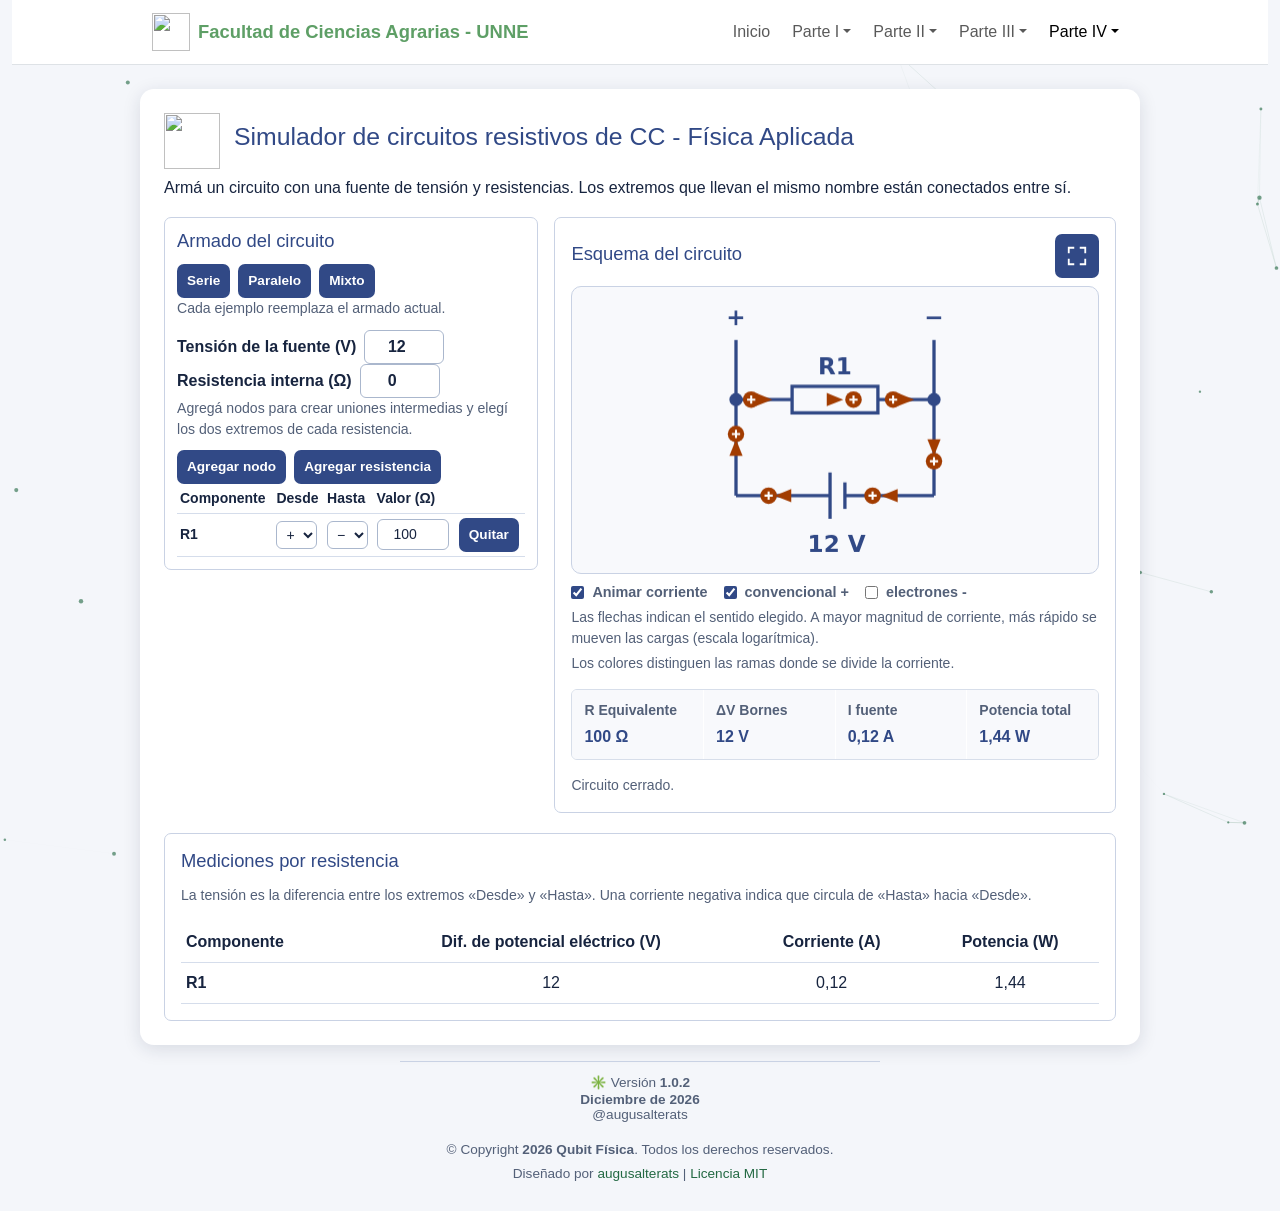
==== commit 11662bb3: "commit 01" ====
--- a/circuitos.html
+++ b/circuitos.html
@@ -110,7 +110,7 @@
       <img class="instrumento-icono" src="logoQubit.svg" alt="">
       <h1>Simulador de circuitos resistivos de CC - Física Aplicada</h1>
     </header>
-    <p>Armá un circuito con una fuente ideal y resistencias. Los extremos que llevan el mismo nombre están conectados entre sí.</p>
+    <p>Armá un circuito con una fuente de tensión y resistencias. Los extremos que llevan el mismo nombre están conectados entre sí.</p>
     <div class="layout">
       <section class="panel controles" aria-labelledby="armado">
         <h2 id="armado">Armado del circuito</h2>
@@ -122,6 +122,9 @@
         <p class="ayuda">Cada ejemplo reemplaza el armado actual.</p>
         <label class="fuente">Tensión de la fuente (V)
           <input id="fuente" type="number" min="0" max="1000" step="any" value="12">
+        </label>
+        <label class="fuente">Resistencia interna (Ω)
+          <input id="resistencia-interna" type="number" min="0" max="1000000000" step="any" value="0" required>
         </label>
         <p class="ayuda">Agregá nodos para crear uniones intermedias y elegí los dos extremos de cada resistencia.</p>
         <div class="acciones">
@@ -147,19 +150,16 @@
           </div>
           <div class="leyenda-corriente">
             <label class="check"><input id="animar-corriente" type="checkbox" checked> Animar corriente</label>
-            <label>Sentido del flujo
-              <select id="sentido-corriente">
-                <option value="convencional">Corriente convencional (+)</option>
-                <option value="electrones">Flujo de electrones (e⁻)</option>
-              </select>
-            </label>
+            <label class="check"><input id="sentido-convencional" type="checkbox" checked> convencional +</label>
+            <label class="check"><input id="sentido-corriente" type="checkbox"> electrones -</label>
             <span>Las flechas indican el sentido elegido. A mayor magnitud de corriente, más rápido se mueven las cargas (escala logarítmica).</span>
             <span>Los colores distinguen las ramas donde se divide la corriente.</span>
           </div>
         </div>
         <dl class="resumen mediciones">
-          <div class="dato"><dt>Resistencia equivalente</dt><dd id="equivalente">—</dd></div>
-          <div class="dato"><dt>Corriente de la fuente</dt><dd id="corriente">—</dd></div>
+          <div class="dato"><dt>R Equivalente</dt><dd id="equivalente">—</dd></div>
+          <div class="dato"><dt>ΔV Bornes</dt><dd id="tension-bornes">—</dd></div>
+          <div class="dato"><dt>I fuente</dt><dd id="corriente">—</dd></div>
           <div class="dato"><dt>Potencia total</dt><dd id="potencia">—</dd></div>
         </dl>
         <p id="estado" role="status"></p>
@@ -170,7 +170,7 @@
       <p class="ayuda">La tensión es la diferencia entre los extremos «Desde» y «Hasta». Una corriente negativa indica que circula de «Hasta» hacia «Desde».</p>
       <div class="desplazable">
         <table>
-          <thead><tr><th>Componente</th><th>Tensión (V)</th><th>Corriente (A)</th><th>Potencia (W)</th></tr></thead>
+          <thead><tr><th>Componente</th><th>Dif. de potencial eléctrico (V)</th><th>Corriente (A)</th><th>Potencia (W)</th></tr></thead>
           <tbody id="lecturas"></tbody>
         </table>
       </div>
--- a/circuitos.css
+++ b/circuitos.css
@@ -57,6 +57,7 @@
 body.grafico-ampliado .simulador-circuitos { z-index: 12; }
 
 .simulador-circuitos table { text-align: left; font-variant-numeric: tabular-nums; }
+.simulador-circuitos .resultados tr > :not(:first-child) { text-align: center; }
 .simulador-circuitos th, .simulador-circuitos td { padding: 8px 5px; white-space: nowrap; }
 .simulador-circuitos .controles th,
 .simulador-circuitos .controles td { padding: 4px 3px; font-size: .875rem; }
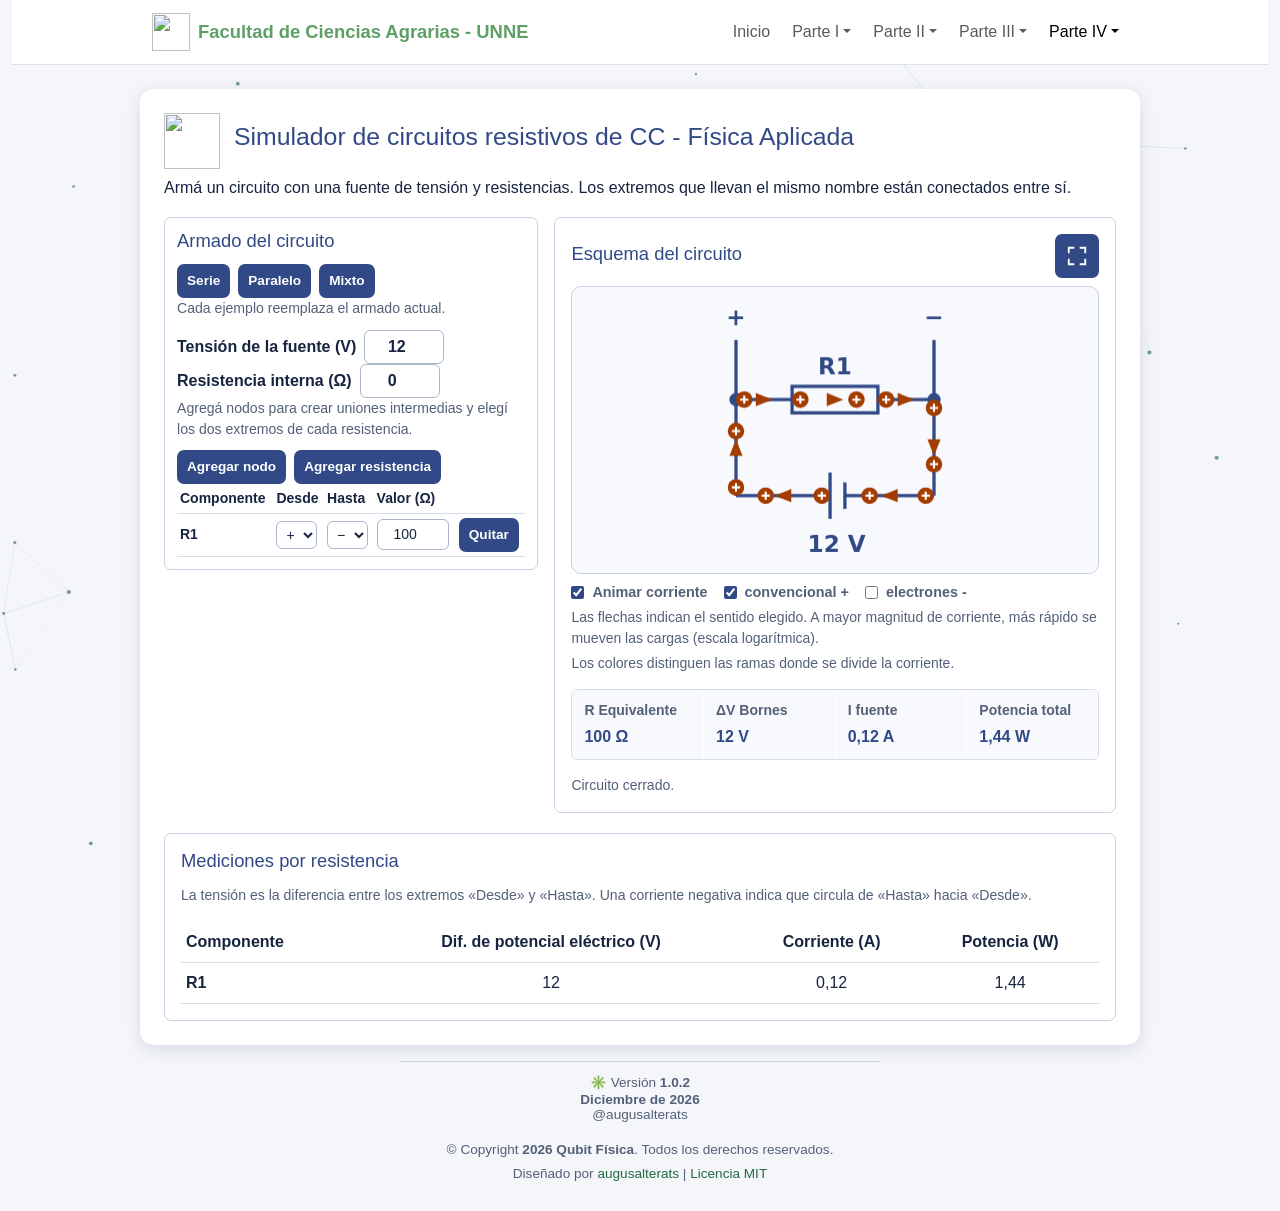
==== commit 8a8d0414: "commit 01" ====
--- a/circuitos.html
+++ b/circuitos.html
@@ -121,7 +121,7 @@
         </div>
         <p class="ayuda">Cada ejemplo reemplaza el armado actual.</p>
         <label class="fuente">Tensión de la fuente (V)
-          <input id="fuente" type="number" min="0" max="1000" step="any" value="12">
+          <input id="fuente" type="number" min="-1000" max="1000" step="any" value="12">
         </label>
         <label class="fuente">Resistencia interna (Ω)
           <input id="resistencia-interna" type="number" min="0" max="1000000000" step="any" value="0" required>
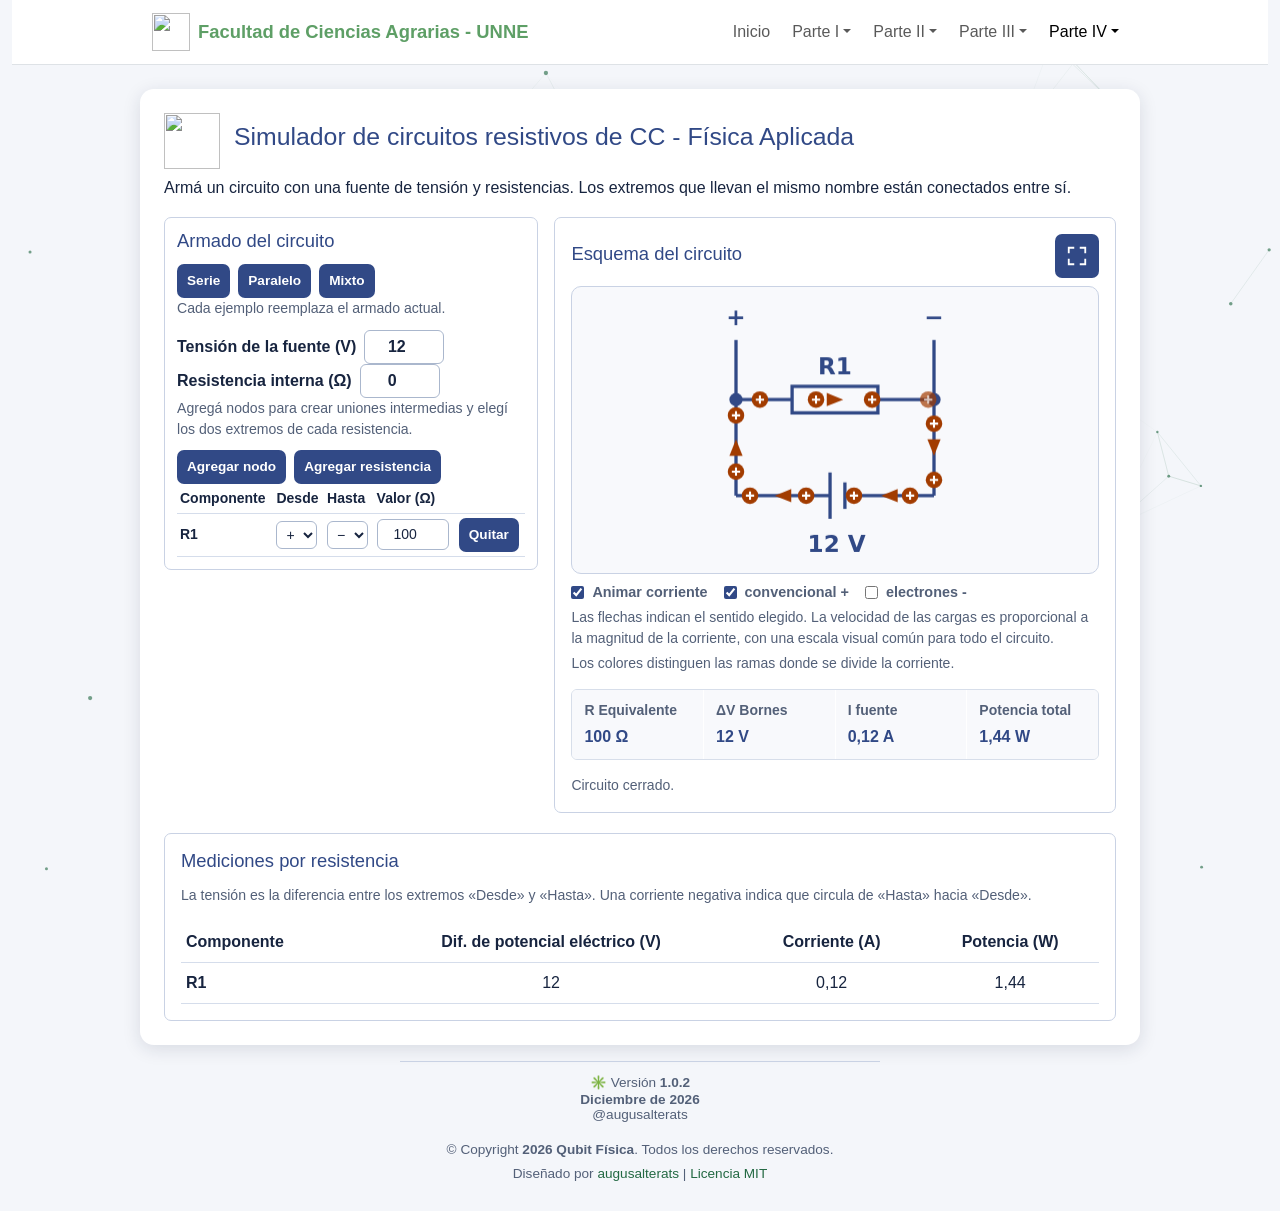
==== commit d4d6782d: "commit 01" ====
--- a/circuitos.html
+++ b/circuitos.html
@@ -152,7 +152,7 @@
             <label class="check"><input id="animar-corriente" type="checkbox" checked> Animar corriente</label>
             <label class="check"><input id="sentido-convencional" type="checkbox" checked> convencional +</label>
             <label class="check"><input id="sentido-corriente" type="checkbox"> electrones -</label>
-            <span>Las flechas indican el sentido elegido. A mayor magnitud de corriente, más rápido se mueven las cargas (escala logarítmica).</span>
+            <span>Las flechas indican el sentido elegido. La velocidad de las cargas es proporcional a la magnitud de la corriente, con una escala visual común para todo el circuito.</span>
             <span>Los colores distinguen las ramas donde se divide la corriente.</span>
           </div>
         </div>
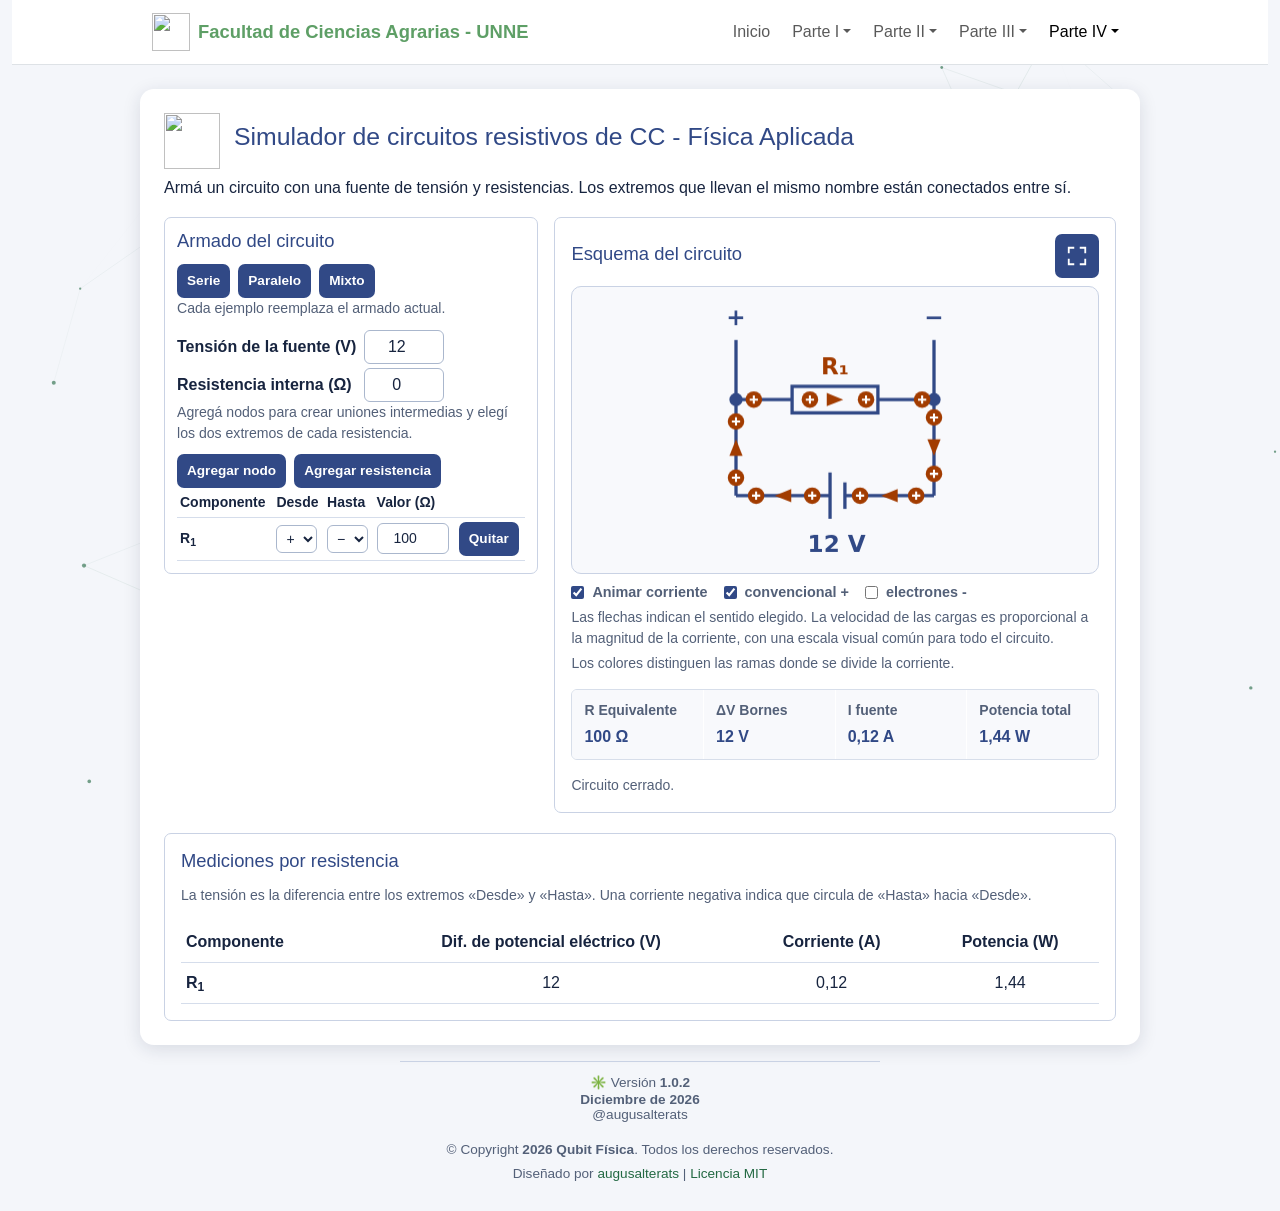
==== commit 5c2ccb05: "commit 01" ====
--- a/circuitos.html
+++ b/circuitos.html
@@ -120,12 +120,12 @@
           <button type="button" data-example="mixto">Mixto</button>
         </div>
         <p class="ayuda">Cada ejemplo reemplaza el armado actual.</p>
-        <label class="fuente">Tensión de la fuente (V)
+        <div class="fuente">
+          <label for="fuente">Tensión de la fuente (V)</label>
           <input id="fuente" type="number" min="-1000" max="1000" step="any" value="12">
-        </label>
-        <label class="fuente">Resistencia interna (Ω)
+          <label for="resistencia-interna">Resistencia interna (Ω)</label>
           <input id="resistencia-interna" type="number" min="0" max="1000000000" step="any" value="0" required>
-        </label>
+        </div>
         <p class="ayuda">Agregá nodos para crear uniones intermedias y elegí los dos extremos de cada resistencia.</p>
         <div class="acciones">
           <button type="button" id="agregar-nodo">Agregar nodo</button>
--- a/circuitos.css
+++ b/circuitos.css
@@ -18,9 +18,9 @@
 .simulador-circuitos button:disabled { opacity: .55; cursor: default; }
 
 .simulador-circuitos .fuente {
-  display: flex;
-  flex-wrap: wrap;
-  gap: 8px;
+  display: grid;
+  grid-template-columns: minmax(0, max-content) 5rem;
+  gap: 4px 8px;
   align-items: center;
 }
 
